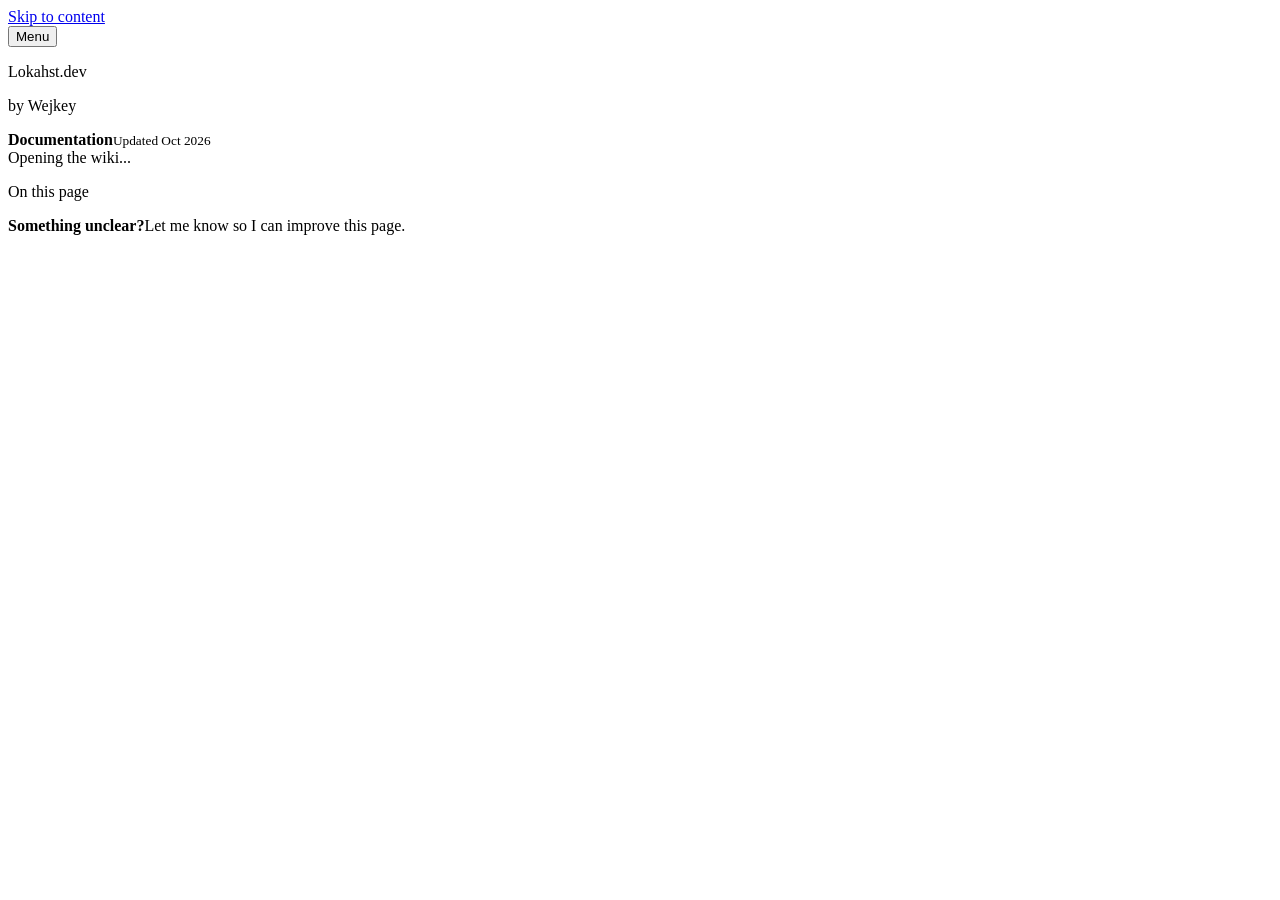
==== index.html @ d484e280 "Update index.html" ====
<html lang="en">
    <head>
      <meta charset="UTF-8">
      <meta http-equiv="X-UA-Compatible" content="IE=edge">
      <meta name="viewport" content="width=device-width, initial-scale=1">
      <link rel="stylesheet" href="/styling/style.css">
      <link rel="stylesheet" href="/styling/markdown.css">
      <link rel="stylesheet" href="/styling/responsive.css">

      <title>Lokahst.dev - wiki</title>

      <meta name="description" content="Documentation for all Lokahst's development plugins.">
      <meta name="author" content="Lokahst.dev">
      <meta name="robots" content="index, follow, max-image-preview:large">
      <meta name="googlebot" content="index, follow">
      <meta name="theme-color" content="#f7f8fa">
      <meta name="application-name" content="Lokahst.dev">
      <meta name="generator" content="Lokahst.dev">
      <meta name="referrer" content="strict-origin-when-cross-origin">
      <link rel="canonical" href="https://wiki.lokahst.dev/">
      <link rel="icon" href="https://avatars.githubusercontent.com/u/327175433?s=400&u=46924b96a240e43d46dd1bed8c889941d1aa52d9&v=4">
      <link rel="icon" type="image/png" sizes="512x512" href="https://avatars.githubusercontent.com/u/327175433?s=400&u=46924b96a240e43d46dd1bed8c889941d1aa52d9&v=4">
      <link rel="icon" type="image/png" sizes="256x256" href="https://avatars.githubusercontent.com/u/327175433?s=400&u=46924b96a240e43d46dd1bed8c889941d1aa52d9&v=4">
      <link rel="apple-touch-icon" sizes="180x180" href="https://avatars.githubusercontent.com/u/327175433?s=400&u=46924b96a240e43d46dd1bed8c889941d1aa52d9&v=4">

      <meta property="og:type" content="website">
      <meta property="og:site_name" content="LokAhst">
      <meta property="og:title" content="Lokahst.dev - wiki">
      <meta property="og:description" content="Documentation for all Lokahst's development plugins.">
      <meta property="og:url" content="https://wiki.lokahst.dev/">
      <meta property="og:image" content="https://avatars.githubusercontent.com/u/327175433?s=400&u=46924b96a240e43d46dd1bed8c889941d1aa52d9&v=4">

      <meta property="og:image:width" content="1200">

      <meta property="og:image:height" content="630">

      <meta property="og:image:alt" content="Minecraft Plugin Developer">
      <meta name="twitter:card" content="summary_large_image">
      <meta name="twitter:title" content="Lokahst.dev - wiki">
      <meta name="twitter:description" content="Documentation for all Lokahst's development plugins.">
      <meta name="twitter:image" content="https://avatars.githubusercontent.com/u/327175433?s=400&u=46924b96a240e43d46dd1bed8c889941d1aa52d9&v=4">

      <meta name="keywords" content="LokAhst, Lokahst developer, developer, Minecraft, Java, Bedrock, Minecraft plugin developer, Minecraft plugins, PaperMC, mc, RPG, Minecraft RPG plugins, Modrinth, spigot, bukkit, purpur, Minecraft survival, Minecraft adventure, Minecraft skyrim-focused plugin, LOTN, Legends of the North, Valentines plugin, Minecraft Valentines, Minecraft skyrim-like plugin, Skyrim, The Elder Scrolls V">
      <script type="application/ld+json">
        {
          "@context": "https://schema.org",
          "@type": "Person",
          "name": "Lokahst.dev",
          "url": "https://wiki.lokahst.dev",
          "logo": "https://avatars.githubusercontent.com/u/327175433?s=400&u=46924b96a240e43d46dd1bed8c889941d1aa52d9&v=4",
          "description": "Documentation for all Lokahst's plugins.",
          "sameAs": ["https://github.com/rewejkem", "https://modrinth.com/user/lokahst", "https://lokahst.dev/discord"]
        }
      </script>
    </head>

    <body>
      <a class="skip-link" href="#wiki-content">Skip to content</a>

      <header class="topbar">
        <div class="topbar__brand">
          <button class="menu-button" id="menu-button" type="button" aria-label="Open navigation" aria-expanded="false">Menu</button>
            <div class="brand">
              <p class="brand-title">Lokahst.dev</p>
              <p class="brand-byline">by Wejkey</p>
            </div>
          </a>
        </div>
      </header>

      <div class="app-shell">
        <aside class="sidebar" id="sidebar" aria-label="Documentation navigation">
          <div class="sidebar__inner">
            <nav class="nav-tree" id="nav-tree"></nav>

            <div class="sidebar__footer">
              <span class="status-dot" aria-hidden="true"></span>
              <span><strong>Documentation</strong><small>Updated Oct 2026</small></span>
            </div>
          </div>
        </aside>

        <button class="sidebar-scrim" id="sidebar-scrim" type="button" aria-label="Close navigation" hidden></button>

        <main class="main-column">
          <div class="content-wrap">
            <article class="wiki-article" id="wiki-content" tabindex="-1" aria-live="polite">
              <div class="loading-state">
                <span class="loading-state__mark"></span>
                <span>Opening the wiki...</span>
              </div>
            </article>
          </div>
        </main>

        <aside class="toc" id="toc" aria-label="On this page">
          <div class="toc__inner">
            <p class="eyebrow">On this page</p>
            <nav id="toc-links"></nav>
            <div class="toc__help">
              <p><strong>Something unclear?</strong><span>Let me know so I can improve this page.</span></p>
            </div>
          </div>
        </aside>
      </div>

      <noscript>
        <div class="noscript">This wiki needs javascript enabled to load Markdown pages.</div>
      </noscript>

      <script src="/scripting/projects.js"></script>
      <script src="/scripting/markdown.js"></script>
      <script src="/scripting/wiki.js"></script>
    </body>
  </html>
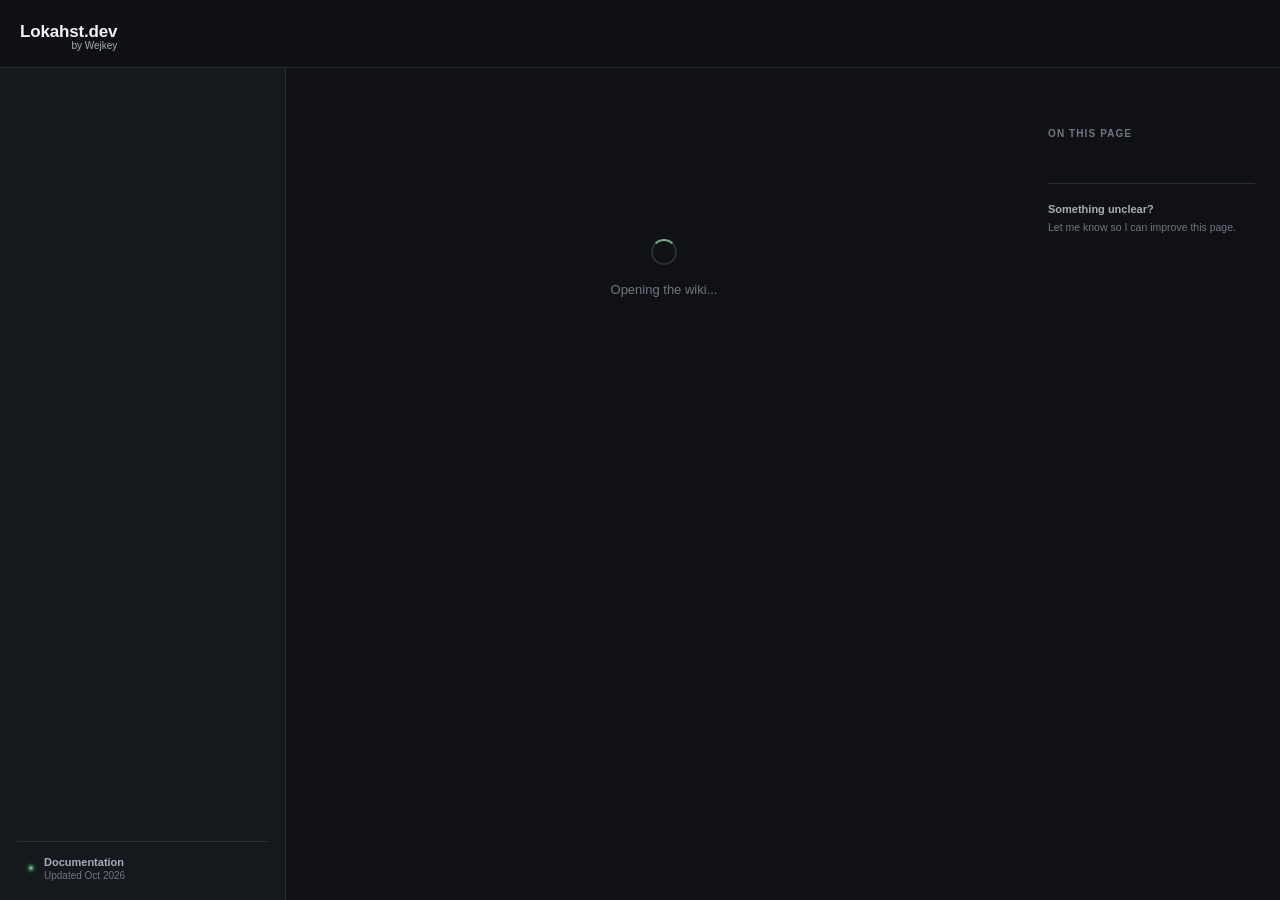
==== commit 9bb21c28: "Add files via upload" ====
--- a/index.html
+++ b/index.html
@@ -13,7 +13,7 @@
       <meta name="author" content="Lokahst.dev">
       <meta name="robots" content="index, follow, max-image-preview:large">
       <meta name="googlebot" content="index, follow">
-      <meta name="theme-color" content="#f7f8fa">
+      <meta name="theme-color" content="#0f1115">
       <meta name="application-name" content="Lokahst.dev">
       <meta name="generator" content="Lokahst.dev">
       <meta name="referrer" content="strict-origin-when-cross-origin">
@@ -112,4 +112,4 @@
       <script src="/scripting/markdown.js"></script>
       <script src="/scripting/wiki.js"></script>
     </body>
-  </html>
+  </html>
--- a/styling/style.css
+++ b/styling/style.css
@@ -0,0 +1,414 @@
+:root {
+  color-scheme: dark;
+  --paper: #0f1115;
+  --paper-soft: #15181d;
+  --ink: #f1f3f5;
+  --ink-soft: #a7adb7;
+  --ink-faint: #707782;
+  --line: #292d34;
+  --line-strong: #3a4049;
+  --accent: #6fb08a;
+  --accent-dark: #6fb08a;
+  --accent-soft: #1b2a22;
+  --accent-softer: #151f1a;
+  --shadow-sm: 0 1px 2px rgba(0, 0, 0, 0.25);
+  --shadow-lg: 0 24px 70px rgba(0, 0, 0, 0.35);
+  --topbar-height: 68px;
+  --sidebar-width: 286px;
+  --toc-width: 238px;
+  --bg-muted: #15181d;
+  font-family: Inter, ui-sans-serif, -apple-system, BlinkMacSystemFont,
+    "Segoe UI", sans-serif;
+  font-synthesis: none;
+}
+* {
+  box-sizing: border-box;
+}
+html {
+  scroll-behavior: smooth;
+  scroll-padding-top: calc(var(--topbar-height) + 28px);
+}
+body {
+  margin: 0;
+  min-width: 320px;
+  background: var(--paper);
+  color: var(--ink);
+  font-size: 15px;
+  line-height: 1.6;
+  -webkit-font-smoothing: antialiased;
+}
+button {
+  font: inherit;
+}
+button,
+a {
+  -webkit-tap-highlight-color: transparent;
+}
+a {
+  color: inherit;
+}
+.skip-link {
+  position: fixed;
+  z-index: 100;
+  top: 10px;
+  left: 10px;
+  padding: 9px 13px;
+  border-radius: 8px;
+  background: var(--ink);
+  color: var(--paper);
+  transform: translateY(-150%);
+  transition: transform 160ms ease;
+}
+.skip-link:focus {
+  transform: translateY(0);
+}
+.topbar {
+  position: fixed;
+  z-index: 40;
+  inset: 0 0 auto 0;
+  height: var(--topbar-height);
+  display: flex;
+  align-items: center;
+  justify-content: flex-start;
+  padding: 0 24px 0 20px;
+  border-bottom: 1px solid var(--line);
+  background: rgba(15, 17, 21, 0.85);
+  backdrop-filter: blur(14px);
+}
+.topbar__brand {
+  display: flex;
+  align-items: center;
+}
+.brand-link {
+  color: var(--ink);
+  text-decoration: none;
+}
+.brand-link:hover {
+  color: var(--accent);
+}
+.brand {
+  display: flex;
+  flex-direction: column;
+  align-items: flex-start;
+  line-height: 1.2;
+}
+.brand-title {
+  font-size: 17px;
+  font-weight: 600;
+  letter-spacing: -0.01em;
+}
+.brand-byline {
+  align-self: flex-end;
+  margin-top: -20px;
+  color: var(--ink-soft);
+  font-size: 10px;
+  font-weight: 500;
+}
+.menu-button {
+  display: none;
+  padding: 7px 10px;
+  border: 1px solid var(--line);
+  border-radius: 8px;
+  background: var(--paper);
+  color: var(--ink);
+  font-size: 12px;
+  font-weight: 650;
+  cursor: pointer;
+  margin-right: 10px;
+}
+.app-shell {
+  min-height: 100vh;
+  display: grid;
+  grid-template-columns: var(--sidebar-width) minmax(0, 1fr) var(--toc-width);
+  padding-top: var(--topbar-height);
+}
+.sidebar {
+  position: fixed;
+  z-index: 30;
+  top: var(--topbar-height);
+  bottom: 0;
+  left: 0;
+  width: var(--sidebar-width);
+  border-right: 1px solid var(--line);
+  background: var(--paper-soft);
+  overflow: hidden;
+}
+.sidebar__inner {
+  height: 100%;
+  display: flex;
+  flex-direction: column;
+  padding: 18px 14px 14px;
+  overflow-y: auto;
+  scrollbar-width: thin;
+  scrollbar-color: var(--border-strong) transparent;
+}
+.nav-tree {
+  flex: 1;
+  padding: 22px 3px 20px;
+}
+.nav-project + .nav-project {
+  margin-top: 25px;
+}
+.nav-project__title {
+  display: flex;
+  align-items: center;
+  gap: 8px;
+  margin: 0 8px 8px;
+  color: var(--ink-faint);
+  font-size: 10px;
+  font-weight: 780;
+  letter-spacing: 0.11em;
+  text-transform: uppercase;
+}
+.nav-project__title::after {
+  height: 1px;
+  flex: 1;
+  background: var(--line);
+  content: "";
+}
+.nav-project__title span {
+  flex: 0 0 auto;
+}
+.nav-link,
+.nav-section__toggle {
+  width: 100%;
+  min-height: 36px;
+  display: flex;
+  align-items: center;
+  gap: 9px;
+  padding: 7px 9px;
+  border: 0;
+  border-radius: 8px;
+  background: transparent;
+  color: var(--ink-soft);
+  font-size: 13px;
+  font-weight: 560;
+  text-align: left;
+  text-decoration: none;
+  cursor: pointer;
+  transition: background 130ms ease, color 130ms ease;
+}
+.nav-link:hover,
+.nav-section__toggle:hover {
+  background: var(--bg-muted);
+  color: var(--ink);
+}
+.nav-link.active {
+  background: var(--accent-soft);
+  color: var(--accent-dark);
+  font-weight: 700;
+}
+.nav-section__toggle span {
+  flex: 1;
+}
+.nav-section__toggle::after {
+  width: 6px;
+  height: 6px;
+  flex: 0 0 auto;
+  margin: 0 4px 0 8px;
+  border-right: 1.5px solid var(--ink-faint);
+  border-bottom: 1.5px solid var(--ink-faint);
+  content: "";
+  transform: rotate(-45deg);
+  transition: transform 150ms ease;
+}
+.nav-section__toggle[aria-expanded="true"]::after {
+  transform: rotate(45deg);
+}
+.nav-section__children {
+  position: relative;
+  margin-left: 16px;
+  padding-left: 9px;
+}
+.nav-section__children::before {
+  position: absolute;
+  inset: 2px auto 5px 0;
+  width: 1px;
+  background: var(--line);
+  content: "";
+}
+.nav-section__children[hidden] {
+  display: none;
+}
+.nav-section__children .nav-link {
+  min-height: 32px;
+  padding-top: 5px;
+  padding-bottom: 5px;
+  font-size: 12.5px;
+}
+.sidebar__footer {
+  display: flex;
+  align-items: center;
+  gap: 9px;
+  margin: 0 3px;
+  padding: 13px 10px 4px;
+  border-top: 1px solid var(--line);
+  color: var(--ink-soft);
+  line-height: 1.3;
+}
+.sidebar__footer > span:last-child {
+  display: flex;
+  flex-direction: column;
+}
+.sidebar__footer strong {
+  font-size: 11px;
+  font-weight: 680;
+}
+.sidebar__footer small {
+  color: var(--ink-faint);
+  font-size: 10px;
+}
+.status-dot {
+  width: 8px;
+  height: 8px;
+  flex: 0 0 auto;
+  border: 2px solid #23483a;
+  border-radius: 50%;
+  background: #6fb08a;
+  box-shadow: 0 0 0 2px #17251e;
+}
+.main-column {
+  grid-column: 2;
+  min-width: 0;
+}
+.content-wrap {
+  width: min(100%, 860px);
+  margin: 0 auto;
+  padding: 62px 48px 40px;
+}
+.wiki-article {
+  min-height: 58vh;
+  outline: none;
+}
+.toc {
+  position: fixed;
+  z-index: 10;
+  top: var(--topbar-height);
+  right: 0;
+  bottom: 0;
+  width: var(--toc-width);
+  background: var(--paper);
+}
+.toc__inner {
+  max-height: 100%;
+  padding: 58px 25px 30px 6px;
+  overflow-y: auto;
+}
+.eyebrow {
+  margin: 0 0 13px;
+  color: var(--ink-faint);
+  font-size: 10px;
+  font-weight: 780;
+  letter-spacing: 0.11em;
+  text-transform: uppercase;
+}
+#toc-links {
+  display: flex;
+  flex-direction: column;
+}
+#toc-links a {
+  position: relative;
+  padding: 5px 0 5px 12px;
+  border-left: 1px solid var(--line);
+  color: var(--ink-faint);
+  font-size: 12px;
+  line-height: 1.45;
+  text-decoration: none;
+  transition: color 130ms ease, border-color 130ms ease;
+}
+#toc-links a:hover,
+#toc-links a.active {
+  border-left-color: var(--accent);
+  color: var(--accent-dark);
+}
+#toc-links a[data-level="3"] {
+  padding-left: 23px;
+  font-size: 11.5px;
+}
+.toc__help {
+  display: flex;
+  gap: 10px;
+  margin-top: 28px;
+  padding-top: 18px;
+  border-top: 1px solid var(--line);
+  color: var(--ink-faint);
+}
+.toc__help p {
+  display: flex;
+  flex-direction: column;
+  margin: 0;
+  font-size: 10.5px;
+  line-height: 1.45;
+}
+.toc__help strong {
+  margin-bottom: 2px;
+  color: var(--ink-soft);
+  font-size: 11px;
+}
+.toc-empty {
+  color: var(--ink-faint);
+  font-size: 11px;
+}
+.loading-state {
+  min-height: 280px;
+  display: grid;
+  place-items: center;
+  align-content: center;
+  gap: 15px;
+  color: var(--ink-faint);
+  font-size: 13px;
+}
+.loading-state__mark {
+  width: 26px;
+  height: 26px;
+  border: 2px solid var(--line);
+  border-top-color: var(--accent);
+  border-radius: 50%;
+  animation: spin 700ms linear infinite;
+}
+@keyframes spin {
+  to {
+    transform: rotate(360deg);
+  }
+}
+.sidebar-scrim {
+  display: none;
+}
+.noscript {
+  position: fixed;
+  z-index: 100;
+  inset: auto 16px 16px 16px;
+  padding: 12px 16px;
+  border-radius: 10px;
+  background: #332d45;
+  color: #fff;
+  text-align: center;
+}
+@media (prefers-reduced-motion: reduce) {
+  html {
+    scroll-behavior: auto;
+  }
+  *,
+  ::before,
+  ::after {
+    scroll-behavior: auto !important;
+    animation-duration: 0.01ms !important;
+    transition-duration: 0.01ms !important;
+  }
+}
+::-webkit-scrollbar {
+  width: 8px;
+}
+
+::-webkit-scrollbar-track {
+  background: var(--paper);
+}
+
+::-webkit-scrollbar-thumb {
+  background: var(--line);
+  border-radius: 10px;
+}
+
+::-webkit-scrollbar-thumb:hover {
+  background: var(--line-strong);
+}
--- a/styling/markdown.css
+++ b/styling/markdown.css
@@ -0,0 +1,560 @@
+.article-head {
+  margin-bottom: 38px;
+}
+
+.breadcrumbs {
+  display: flex;
+  flex-wrap: wrap;
+  align-items: center;
+  gap: 7px;
+  margin-bottom: 21px;
+  color: var(--ink-faint);
+  font-size: 11px;
+}
+
+.breadcrumbs a {
+  color: var(--ink-soft);
+  text-decoration: none;
+}
+
+.breadcrumbs a:hover {
+  color: var(--accent);
+}
+
+.breadcrumb-separator {
+  color: var(--ink-faint);
+}
+
+.article-head h1 {
+  margin: 0;
+  color: var(--ink);
+  font-size: clamp(2.35rem, 4vw, 3.45rem);
+  font-weight: 760;
+  letter-spacing: -0.052em;
+  line-height: 1.06;
+}
+
+.article-head .lead {
+  max-width: 690px;
+  margin: 17px 0 0;
+  color: var(--ink-soft);
+  font-size: 18px;
+  line-height: 1.65;
+}
+
+.article-meta {
+  display: flex;
+  flex-wrap: wrap;
+  align-items: center;
+  gap: 7px 16px;
+  margin-top: 18px;
+  color: var(--ink-faint);
+  font-size: 11px;
+}
+
+.article-meta span {
+  display: inline-flex;
+  align-items: center;
+  gap: 6px;
+}
+
+.markdown-body {
+  color: var(--ink-soft);
+  font-size: 15px;
+  line-height: 1.70;
+}
+
+.markdown-body > *:first-child {
+  margin-top: 0;
+}
+
+.markdown-body h1,
+.markdown-body h2,
+.markdown-body h3,
+.markdown-body h4,
+.markdown-body h5,
+.markdown-body h6 {
+  position: relative;
+  color: var(--ink);
+  font-weight: 720;
+  letter-spacing: -0.025em;
+  scroll-margin-top: calc(var(--topbar-height) + 28px);
+}
+
+.markdown-body h1 + h2,
+.markdown-body h2 + h3,
+.markdown-body h3 + h4,
+.markdown-body h4 + h5,
+.markdown-body h5 + h6 {
+  margin-top: 10px;
+}
+
+.markdown-body h1 {
+  margin: 38px 0 19px;
+  font-size: 31px;
+  line-height: 1.22;
+}
+
+.markdown-body h2 {
+  margin: 30px 0 17px;
+  padding-top: 3px;
+  font-size: 27px;
+  line-height: 1.28;
+}
+
+.markdown-body h3 {
+  margin: 34px 0 12px;
+  font-size: 20px;
+  line-height: 1.35;
+}
+
+.markdown-body h4 {
+  margin: 27px 0 9px;
+  font-size: 16px;
+}
+
+.markdown-body h5,
+.markdown-body h6 {
+  margin: 23px 0 8px;
+  font-size: 14px;
+}
+
+.markdown-body .heading-anchor {
+  margin-left: 7px;
+  color: var(--ink-faint);
+  font-weight: 500;
+  opacity: 0;
+  text-decoration: none;
+  transition: opacity 130ms ease;
+}
+
+.markdown-body :is(h1, h2, h3, h4, h5, h6):hover .heading-anchor,
+.markdown-body .heading-anchor:focus {
+  opacity: 1;
+}
+
+.markdown-body p {
+  margin: 0 0 18px;
+}
+
+.markdown-body strong {
+  color: var(--ink);
+  font-weight: 710;
+}
+
+.markdown-body a {
+  color: var(--accent);
+  font-weight: 600;
+  text-decoration-color: #3f624f;
+  text-decoration-thickness: 1px;
+  text-underline-offset: 3px;
+}
+
+.markdown-body a:hover {
+  color: var(--accent-dark);
+  text-decoration-color: var(--accent);
+}
+
+.markdown-body img {
+  max-width: 100%;
+  height: auto;
+  display: block;
+  margin: 24px auto;
+  border-radius: 10px;
+}
+
+.markdown-body ul,
+.markdown-body ol {
+  margin: 12px 0 22px;
+  padding-left: 23px;
+}
+
+.markdown-body li {
+  margin: 3px 0;
+  padding-left: 4px;
+}
+
+.markdown-body li::marker {
+  color: var(--accent);
+  font-weight: 700;
+}
+
+.markdown-body hr {
+  height: 1px;
+  margin: 42px 0;
+  border: 0;
+  background: var(--line);
+}
+
+.markdown-body blockquote {
+  margin: 25px 0;
+  padding: 16px 18px;
+  border: 1px solid #314638;
+  border-left: 3px solid var(--accent);
+  border-radius: 0 10px 10px 0;
+  background: var(--accent-softer);
+  color: var(--ink-soft);
+}
+
+.markdown-body blockquote > *:last-child {
+  margin-bottom: 0;
+}
+
+.markdown-body blockquote strong:first-child {
+  color: var(--accent);
+}
+
+.markdown-body code {
+  padding: 2px 5px;
+  border: 1px solid var(--line);
+  border-radius: 5px;
+  background: var(--paper-soft);
+  color: #d487a0;
+  font: 0.88em/1.5 "SFMono-Regular", Consolas, "Liberation Mono", monospace;
+}
+
+.code-block {
+  position: relative;
+  margin: 23px 0;
+}
+
+.code-block__bar {
+  min-height: 37px;
+  display: flex;
+  align-items: center;
+  justify-content: space-between;
+  padding: 0 8px 0 14px;
+  border: 1px solid #353b43;
+  border-bottom: 0;
+  border-radius: 10px 10px 0 0;
+  background: #191c22;
+  color: #a7adb7;
+}
+
+.code-block__bar span {
+  font: 600 10px/1 ui-monospace, SFMono-Regular, Consolas, monospace;
+  letter-spacing: 0.06em;
+  text-transform: uppercase;
+}
+
+.code-copy {
+  display: flex;
+  align-items: center;
+  gap: 5px;
+  padding: 5px 7px;
+  border: 0;
+  border-radius: 5px;
+  background: transparent;
+  color: #a7adb7;
+  font-size: 10px;
+  cursor: pointer;
+}
+
+.code-copy:hover {
+  background: var(--border);
+  color: var(--text);
+}
+
+.markdown-body pre {
+  margin: 0;
+  padding: 18px;
+  border: 1px solid #353b43;
+  border-radius: 0 0 10px 10px;
+  background: #121419;
+  color: #e5e8ec;
+  overflow-x: auto;
+}
+
+.markdown-body pre code {
+  padding: 0;
+  border: 0;
+  background: transparent;
+  color: inherit;
+  font-size: 12px;
+  line-height: 1.7;
+}
+
+.table-wrap {
+  margin: 23px 0;
+  border: 1px solid var(--line);
+  border-radius: 10px;
+  overflow-x: auto;
+}
+
+.markdown-body table {
+  width: 100%;
+  border-collapse: collapse;
+  font-size: 13px;
+  line-height: 1.55;
+}
+
+.markdown-body th,
+.markdown-body td {
+  padding: 12px 14px;
+  border-bottom: 1px solid var(--line);
+  text-align: left;
+  vertical-align: top;
+}
+
+.markdown-body tr:last-child td {
+  border-bottom: 0;
+}
+
+.markdown-body th {
+  background: var(--paper-soft);
+  color: var(--ink-soft);
+  font-size: 11px;
+  font-weight: 740;
+  letter-spacing: 0.035em;
+  text-transform: uppercase;
+}
+
+.markdown-body td:first-child {
+  color: var(--ink);
+  font-weight: 600;
+}
+
+.doc-card-grid {
+  display: grid;
+  grid-template-columns: repeat(2, minmax(0, 1fr));
+  gap: 14px;
+  margin: 27px 0 34px;
+}
+
+.doc-card {
+  position: relative;
+  min-height: 154px;
+  display: flex;
+  flex-direction: column;
+  padding: 19px;
+  border: 1px solid var(--line);
+  border-radius: 13px;
+  background: var(--paper);
+  text-decoration: none !important;
+  box-shadow: 0 1px 0 rgba(0, 0, 0, 0.15);
+  transition: transform 160ms ease, border-color 160ms ease,
+    box-shadow 160ms ease;
+}
+
+.doc-card:hover {
+  transform: translateY(-3px);
+  border-color: var(--line-strong);
+  box-shadow: var(--shadow-sm);
+}
+
+.doc-card strong {
+  margin-bottom: 3px;
+  color: var(--ink);
+  font-size: 14px;
+}
+
+.doc-card span {
+  color: var(--ink-faint);
+  font-size: 12px;
+  font-weight: 450;
+  line-height: 1.5;
+}
+
+.doc-card__arrow {
+  position: absolute;
+  top: 19px;
+  right: 17px;
+  color: var(--ink-faint);
+}
+
+.callout {
+  display: block;
+  margin: 24px 0;
+  padding: 15px 17px;
+  border: 1px solid #314638;
+  border-radius: 10px;
+  background: var(--accent-softer);
+}
+
+.callout--warning {
+  border-color: #604d2e;
+  background: #211d15;
+}
+
+.callout--success {
+  border-color: #315348;
+  background: #17231f;
+}
+
+.callout__body {
+  min-width: 0;
+}
+
+.callout__title {
+  display: block;
+  margin-bottom: 2px;
+  color: var(--ink);
+  font-size: 12px;
+  font-weight: 730;
+}
+
+.callout__body > * {
+  color: var(--ink-soft);
+  font-size: 12.5px;
+  line-height: 1.6;
+}
+
+.callout__body > :last-child {
+  margin-bottom: 0;
+}
+
+.callout__body > :first-child:not(.callout__title) {
+  margin-top: 0;
+}
+
+.spoiler {
+  margin: 24px 0;
+  border: 1px solid var(--line-strong);
+  border-radius: 10px;
+  background: var(--paper);
+  overflow: hidden;
+}
+
+.spoiler summary {
+  position: relative;
+  padding: 14px 44px 14px 16px;
+  color: var(--ink);
+  font-size: 13px;
+  font-weight: 700;
+  list-style: none;
+  cursor: pointer;
+  user-select: none;
+}
+
+.spoiler summary::-webkit-details-marker {
+  display: none;
+}
+
+.spoiler summary::after {
+  position: absolute;
+  top: 50%;
+  right: 18px;
+  width: 7px;
+  height: 7px;
+  border-right: 1.5px solid var(--ink-faint);
+  border-bottom: 1.5px solid var(--ink-faint);
+  content: "";
+  transform: translateY(-65%) rotate(45deg);
+  transition: transform 150ms ease;
+}
+
+.spoiler[open] summary::after {
+  transform: translateY(-35%) rotate(225deg);
+}
+
+.spoiler summary:hover {
+  background: var(--paper-soft);
+}
+
+.spoiler__content {
+  padding: 17px 17px 1px;
+  border-top: 1px solid var(--line);
+}
+
+.spoiler__content > :first-child {
+  margin-top: 0;
+}
+
+.spoiler__content > :last-child {
+  margin-bottom: 16px;
+}
+
+.spoiler__content > .code-block:first-child {
+  margin-top: 0;
+}
+
+.steps {
+  margin: 26px 0;
+  counter-reset: steps;
+}
+
+.step {
+  position: relative;
+  min-height: 66px;
+  margin-left: 17px;
+  padding: 0 0 29px 35px;
+  border-left: 1px solid var(--line-strong);
+  counter-increment: steps;
+}
+
+.step:last-child {
+  padding-bottom: 0;
+  border-color: transparent;
+}
+
+.step::before {
+  position: absolute;
+  top: -2px;
+  left: -17px;
+  width: 32px;
+  height: 32px;
+  display: grid;
+  place-items: center;
+  border: 1px solid #3a4d41;
+  border-radius: 50%;
+  background: var(--paper);
+  color: var(--accent);
+  font-size: 11px;
+  font-weight: 750;
+  content: counter(steps);
+}
+
+.step strong {
+  display: block;
+  margin-bottom: 3px;
+  font-size: 13.5px;
+}
+
+.step p {
+  margin: 0;
+  color: var(--ink-soft);
+  font-size: 13px;
+}
+
+.article-error {
+  min-height: 420px;
+  display: grid;
+  place-items: center;
+  align-content: center;
+  text-align: center;
+}
+
+.article-error__code {
+  margin-bottom: 10px;
+  color: var(--accent);
+  font-size: 12px;
+  font-weight: 760;
+  letter-spacing: 0.12em;
+  text-transform: uppercase;
+}
+
+.article-error h1 {
+  margin: 0 0 10px;
+  font-size: 38px;
+  letter-spacing: -0.04em;
+}
+
+.article-error p {
+  max-width: 430px;
+  margin: 0 0 20px;
+  color: var(--ink-soft);
+}
+
+.article-error__retry {
+  padding: 9px 14px;
+  border: 0;
+  border-radius: 8px;
+  background: var(--accent);
+  color: var(--paper);
+  font-weight: 650;
+  cursor: pointer;
+}
+
+.article-error__retry:hover {
+  background: var(--accent-dark);
+}
--- a/styling/responsive.css
+++ b/styling/responsive.css
@@ -0,0 +1,155 @@
+@media (max-width: 1180px) {
+  :root {
+    --toc-width: 210px;
+    --sidebar-width: 265px;
+  }
+  .content-wrap {
+    padding-inline: 38px;
+  }
+  .toc__inner {
+    padding-right: 16px;
+  }
+}
+@media (max-width: 980px) {
+  :root {
+    --sidebar-width: 278px;
+  }
+  .app-shell {
+    display: block;
+  }
+  .main-column {
+    margin-left: var(--sidebar-width);
+  }
+  .toc {
+    display: none;
+  }
+  .content-wrap {
+    max-width: 790px;
+    padding-inline: 46px;
+  }
+}
+@media (max-width: 760px) {
+  :root {
+    --topbar-height: 62px;
+  }
+  .topbar {
+    padding-inline: 13px;
+  }
+  .menu-button {
+    display: inline-flex;
+  }
+  .sidebar {
+    top: var(--topbar-height);
+    width: min(86vw, 304px);
+    transform: translateX(-102%);
+    box-shadow: none;
+    transition: transform 220ms cubic-bezier(0.2, 0.7, 0.2, 1);
+  }
+  .sidebar.open {
+    transform: translateX(0);
+    box-shadow: var(--shadow-lg);
+  }
+  .sidebar__inner {
+    padding-top: 17px;
+  }
+  .sidebar-scrim {
+    position: fixed;
+    z-index: 25;
+    inset: 0;
+    width: 100%;
+    height: 100%;
+    display: block;
+    padding: 0;
+    border: 0;
+    background: #1c182a4d;
+    backdrop-filter: blur(2px);
+  }
+  .sidebar-scrim[hidden] {
+    display: none;
+  }
+  body.menu-open {
+    overflow: hidden;
+  }
+  .main-column {
+    margin-left: 0;
+  }
+  .content-wrap {
+    width: 100%;
+    padding: 42px 24px 30px;
+  }
+  .article-head {
+    margin-bottom: 32px;
+  }
+  .article-head h1 {
+    font-size: clamp(2.15rem, 11vw, 3rem);
+  }
+  .article-head .lead {
+    font-size: 16px;
+    line-height: 1.6;
+  }
+  .markdown-body h2 {
+    margin-top: 44px;
+    font-size: 24px;
+  }
+}
+@media (max-width: 520px) {
+  .content-wrap {
+    padding-inline: 19px;
+  }
+  .breadcrumbs {
+    margin-bottom: 17px;
+  }
+  .article-head h1 {
+    letter-spacing: -0.045em;
+  }
+  .article-head .lead {
+    margin-top: 13px;
+  }
+  .article-meta {
+    align-items: flex-start;
+    flex-direction: column;
+  }
+  .doc-card-grid {
+    grid-template-columns: 1fr;
+  }
+  .doc-card {
+    min-height: 138px;
+  }
+  .markdown-body {
+    font-size: 14.5px;
+  }
+  .markdown-body h2 {
+    font-size: 22px;
+  }
+  .markdown-body h3 {
+    font-size: 18px;
+  }
+  .markdown-body blockquote {
+    padding-inline: 14px;
+  }
+  .table-wrap {
+    margin-right: -10px;
+  }
+}
+@media print {
+  .topbar,
+  .sidebar,
+  .toc {
+    display: none !important;
+  }
+  .app-shell {
+    display: block;
+    padding: 0;
+  }
+  .main-column {
+    margin: 0;
+  }
+  .content-wrap {
+    width: 100%;
+    max-width: none;
+    padding: 0;
+  }
+  .markdown-body a {
+    color: inherit;
+  }
+}
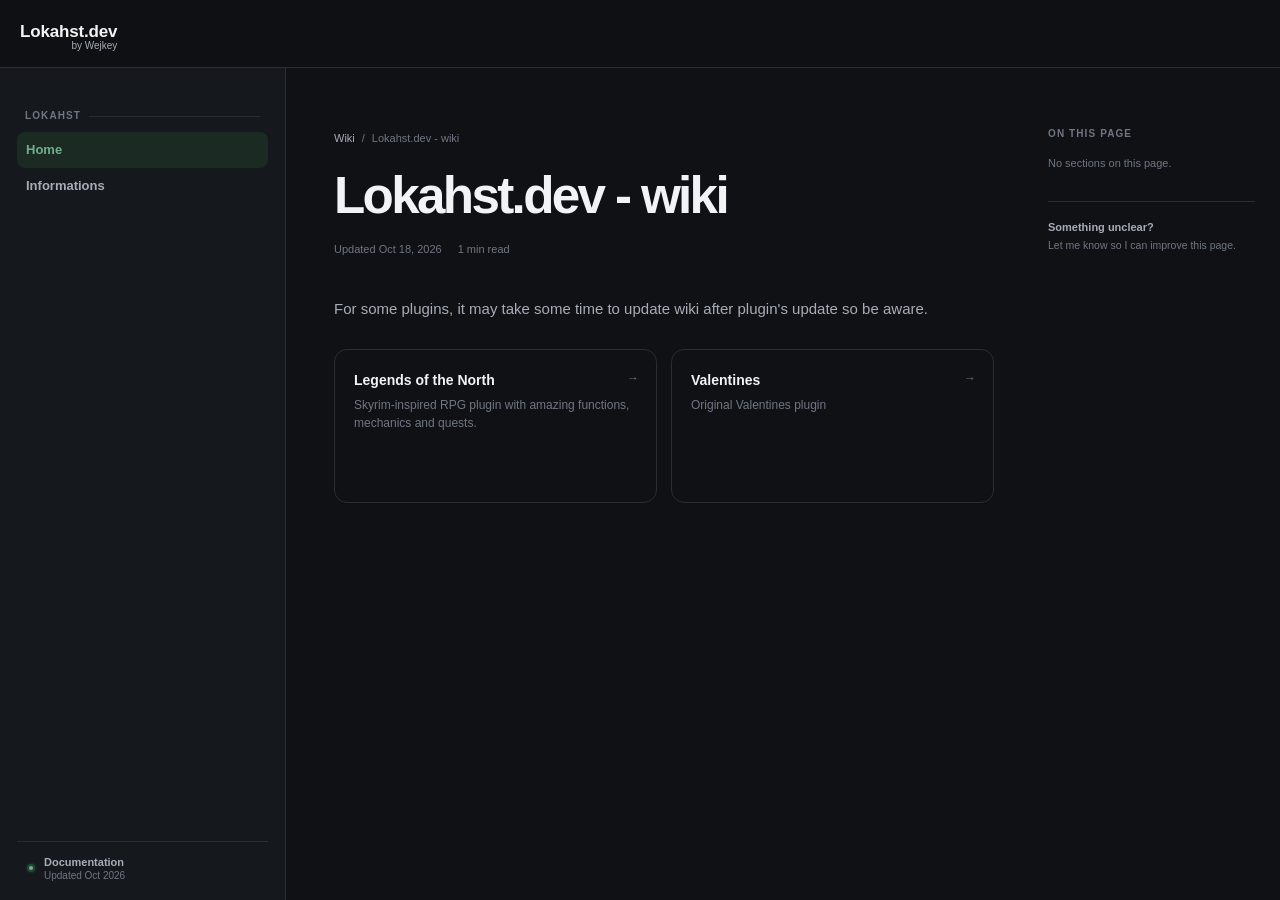
==== commit a6dd42af: "Add files via upload" ====
--- a/index.html
+++ b/index.html
@@ -7,28 +7,28 @@
       <link rel="stylesheet" href="/styling/markdown.css">
       <link rel="stylesheet" href="/styling/responsive.css">
 
-      <title>Lokahst.dev - wiki</title>
+      <title>Lokahst - wiki</title>
 
-      <meta name="description" content="Documentation for all Lokahst's development plugins.">
-      <meta name="author" content="Lokahst.dev">
+      <meta name="description" content="Wiki - MMORPG/RPG-focused Minecraft plugin development.">
+      <meta name="author" content="Lokahst">
       <meta name="robots" content="index, follow, max-image-preview:large">
       <meta name="googlebot" content="index, follow">
       <meta name="theme-color" content="#0f1115">
-      <meta name="application-name" content="Lokahst.dev">
-      <meta name="generator" content="Lokahst.dev">
+      <meta name="application-name" content="Lokahst">
+      <meta name="generator" content="Lokahst">
       <meta name="referrer" content="strict-origin-when-cross-origin">
       <link rel="canonical" href="https://wiki.lokahst.dev/">
-      <link rel="icon" href="https://avatars.githubusercontent.com/u/327175433?s=400&u=46924b96a240e43d46dd1bed8c889941d1aa52d9&v=4">
-      <link rel="icon" type="image/png" sizes="512x512" href="https://avatars.githubusercontent.com/u/327175433?s=400&u=46924b96a240e43d46dd1bed8c889941d1aa52d9&v=4">
-      <link rel="icon" type="image/png" sizes="256x256" href="https://avatars.githubusercontent.com/u/327175433?s=400&u=46924b96a240e43d46dd1bed8c889941d1aa52d9&v=4">
-      <link rel="apple-touch-icon" sizes="180x180" href="https://avatars.githubusercontent.com/u/327175433?s=400&u=46924b96a240e43d46dd1bed8c889941d1aa52d9&v=4">
+      <link rel="icon" href="assets/lokahst_origin.png">
+      <link rel="icon" type="image/png" sizes="512x512" href="assets/lokahst_origin.png">
+      <link rel="icon" type="image/png" sizes="256x256" href="assets/lokahst_origin.png">
+      <link rel="apple-touch-icon" sizes="180x180" href="assets/lokahst_origin.png">
 
       <meta property="og:type" content="website">
-      <meta property="og:site_name" content="LokAhst">
-      <meta property="og:title" content="Lokahst.dev - wiki">
-      <meta property="og:description" content="Documentation for all Lokahst's development plugins.">
+      <meta property="og:site_name" content="Lokahst">
+      <meta property="og:title" content="Lokahst - wiki">
+      <meta property="og:description" content="Wiki - MMORPG/RPG-focused Minecraft plugin development.">
       <meta property="og:url" content="https://wiki.lokahst.dev/">
-      <meta property="og:image" content="https://avatars.githubusercontent.com/u/327175433?s=400&u=46924b96a240e43d46dd1bed8c889941d1aa52d9&v=4">
+      <meta property="og:image" content="https://lokahst.dev/assets/lokahst_origin.png">
 
       <meta property="og:image:width" content="1200">
 
@@ -36,20 +36,20 @@
 
       <meta property="og:image:alt" content="Minecraft Plugin Developer">
       <meta name="twitter:card" content="summary_large_image">
-      <meta name="twitter:title" content="Lokahst.dev - wiki">
+      <meta name="twitter:title" content="Lokahst - wiki">
       <meta name="twitter:description" content="Documentation for all Lokahst's development plugins.">
-      <meta name="twitter:image" content="https://avatars.githubusercontent.com/u/327175433?s=400&u=46924b96a240e43d46dd1bed8c889941d1aa52d9&v=4">
+      <meta name="twitter:image" content="https://lokahst.dev/assets/lokahst_origin.png">
 
-      <meta name="keywords" content="LokAhst, Lokahst developer, developer, Minecraft, Java, Bedrock, Minecraft plugin developer, Minecraft plugins, PaperMC, mc, RPG, Minecraft RPG plugins, Modrinth, spigot, bukkit, purpur, Minecraft survival, Minecraft adventure, Minecraft skyrim-focused plugin, LOTN, Legends of the North, Valentines plugin, Minecraft Valentines, Minecraft skyrim-like plugin, Skyrim, The Elder Scrolls V">
+      <meta name="keywords" content="Lokahst, lokahst, lkhst, Minecraft, Java, Bedrock, Minecraft plugin developer, Minecraft plugins, PaperMC, mc, RPG, Minecraft RPG plugins, Modrinth, spigot, bukkit, purpur, Minecraft survival, Minecraft adventure, Minecraft skyrim-focused plugin, LOTN, Legends of the North, Valentines plugin, Minecraft Valentines, Minecraft skyrim-like plugin, Skyrim, The Elder Scrolls V, Runewake, Runewake plugin, Wiki, Documentation, Lokahst docs, Lokahst wiki,">
       <script type="application/ld+json">
         {
           "@context": "https://schema.org",
-          "@type": "Person",
-          "name": "Lokahst.dev",
+          "@type": "Organization",
+          "name": "Lokahst",
           "url": "https://wiki.lokahst.dev",
           "logo": "https://avatars.githubusercontent.com/u/327175433?s=400&u=46924b96a240e43d46dd1bed8c889941d1aa52d9&v=4",
-          "description": "Documentation for all Lokahst's plugins.",
-          "sameAs": ["https://github.com/rewejkem", "https://modrinth.com/user/lokahst", "https://lokahst.dev/discord"]
+          "description": "Wiki - MMORPG/RPG-focused Minecraft plugin development.",
+          "sameAs": ["https://github.com/wejkey", "https://modrinth.com/organization/lokahst", "https://lokahst.dev/discord"]
         }
       </script>
     </head>
